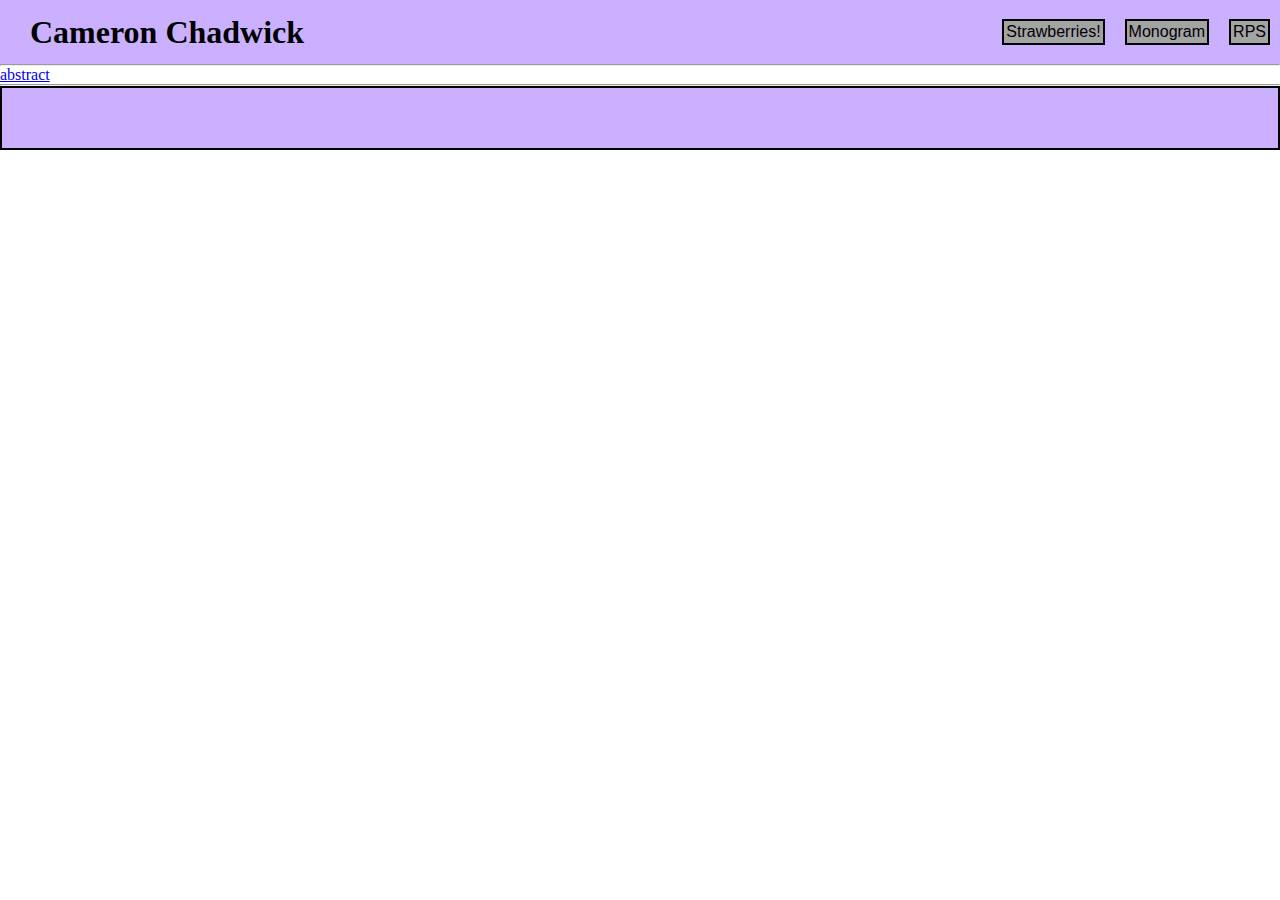
==== index.html @ bceb402a "Website clone started" ====
<!DOCTYPE html>
<html lang="en">
<head>
    <meta charset="UTF-8">
    <meta name="viewport" content="width=device-width, initial-scale=1.0">
    <link rel="stylesheet" href="style.css">
    <link rel="stylesheet" href="https://cdnjs.cloudflare.com/ajax/libs/font-awesome/6.4.2/css/all.min.css" integrity="sha512-z3gLpd7yknf1YoNbCzqRKc4qyor8gaKU1qmn+CShxbuBusANI9QpRohGBreCFkKxLhei6S9CQXFEbbKuqLg0DA==" crossorigin="anonymous" referrerpolicy="no-referrer" />
    <title>Home</title>
</head>
<body>
    <header class="header">
        <div class="logo">
            <a href="index.html" class="home-link"><i class="fa-solid fa-house fa-lg"></i></a>
            <h1 class="title">
            Cameron Chadwick
            </h1>
        </div>
        <div class="header-nav">
            <a href=".\html\strawberry.html" class="nav-items">Strawberries!</a>
            <a href=".\html\monogram.html" class="nav-items">Monogram</a>
            <a href=".\html\rps.html" class="nav-items">RPS</a>
        </div>
    </header>
    <hr class="header-line">
    <main>
        <a href=".\html\abstract.html">abstract</a>
    </main>
    <hr class="footer-line">
    <footer class="footer">
        
    </footer>
    
</body>
</html>
---- style.css ----
* {
    padding: 0;
    margin: 0;
    box-sizing: border-box;
}

.header {
    display: flex;
    justify-content: space-between;
    height: 4rem;
    align-items: center;
    background-color: #cab0ff;
}

.logo {
    display: flex;
    align-items: center;
    justify-content: space-around;
    margin-left: 20px;
}

.home-link {
    color: black;
}

.title {
    margin-left: 10px;
}

.header-nav {
    display: flex;
    align-items: center;
    justify-content: flex-end;
}

.nav-items {
    margin: 0 10px;
    text-decoration: none;
    font-family: Impact, Haettenschweiler, 'Arial Narrow Bold', sans-serif;
    color: black;
    padding: 2px;
    border: 2px solid black;
    background-color: #a3a3a3;
}

.lorem {
    width: 50%;
    margin: 5px 10px;
}

.lorem-h1 {
    margin: 5px 10px;
}

.footer-line {
    align-items: flex-end;
}

.footer {
    display: flex;
    justify-content: space-between;
    height: 4rem;
    align-items: center;
    border: 2px solid black;
    background-color: #cab0ff;
}
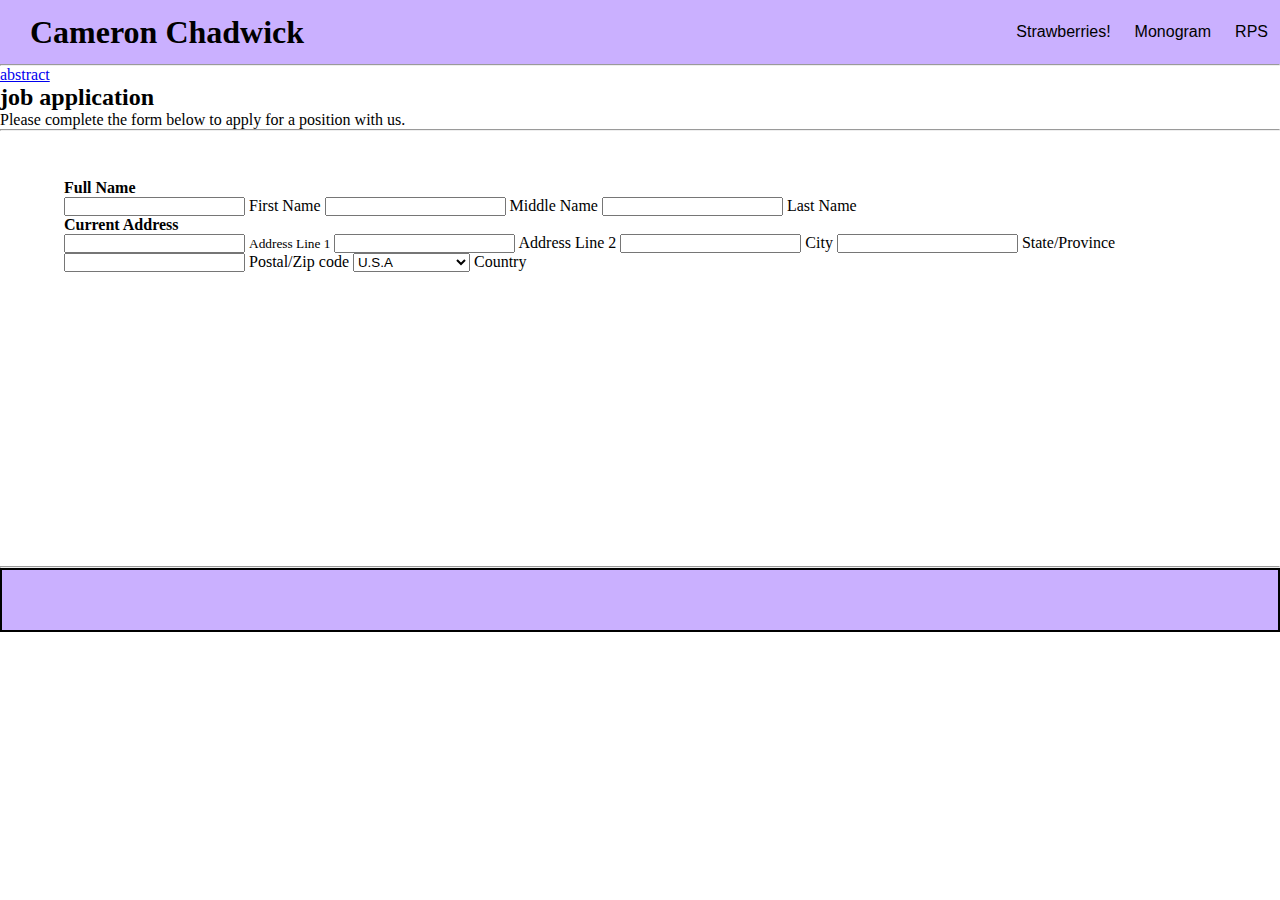
==== commit c141e22c: "." ====
--- a/index.html
+++ b/index.html
@@ -24,6 +24,42 @@
     <hr class="header-line">
     <main>
         <a href=".\html\abstract.html">abstract</a>
+        <h2>job application</h2>
+        <p>Please complete the form below to apply for a position with us.</p>
+        <hr>
+        <form class="form-assignment">
+            <div class="name">
+                <h4>Full Name</h4>
+                <input type="text" class="first-name" id="first-name">
+                <label for="first-name">First Name</label>
+                <input type="text" class="middle-name" id="middle-name">
+                <label for="middle-name">Middle Name</label>
+                <input type="text" class="last-name" id="last-name">
+                <label for="last-name">Last Name</label>
+            </div>
+            <div class="address">
+                <h4>Current Address</h4>
+                <input type="text" class="address" id="address-1">
+                <small for="address-1">Address Line 1</small>
+                <input type="text" class="address" id="address-2">
+                <label for="address-2">Address Line 2</label>
+                <input type="text" class="city" id="city">
+                <label for="city">City</label>
+                <input type="text" class="state" id="state">
+                <label for="state">State/Province</label>
+                <input type="text" class="zip" id="zip">
+                <label for="zip">Postal/Zip code</label>
+                <select name="country" id="country">
+                    
+                    <option value="usa">U.S.A</option>
+                    <option value="canada">Canada</option>
+                    <option value="uk">United Kingdom</option>
+                    <option value="spain">Spain</option>
+                    <option value="france">France</option>
+                </select>
+                <label for="country">Country</label>
+            </div>
+        </form>
     </main>
     <hr class="footer-line">
     <footer class="footer">
--- a/style.css
+++ b/style.css
@@ -39,17 +39,15 @@
     font-family: Impact, Haettenschweiler, 'Arial Narrow Bold', sans-serif;
     color: black;
     padding: 2px;
-    border: 2px solid black;
-    background-color: #a3a3a3;
 }
 
-.lorem {
-    width: 50%;
-    margin: 5px 10px;
+main {
+    height: 500px;
 }
 
-.lorem-h1 {
-    margin: 5px 10px;
+form {
+    width: 90%;
+    margin: 3em auto;
 }
 
 .footer-line {
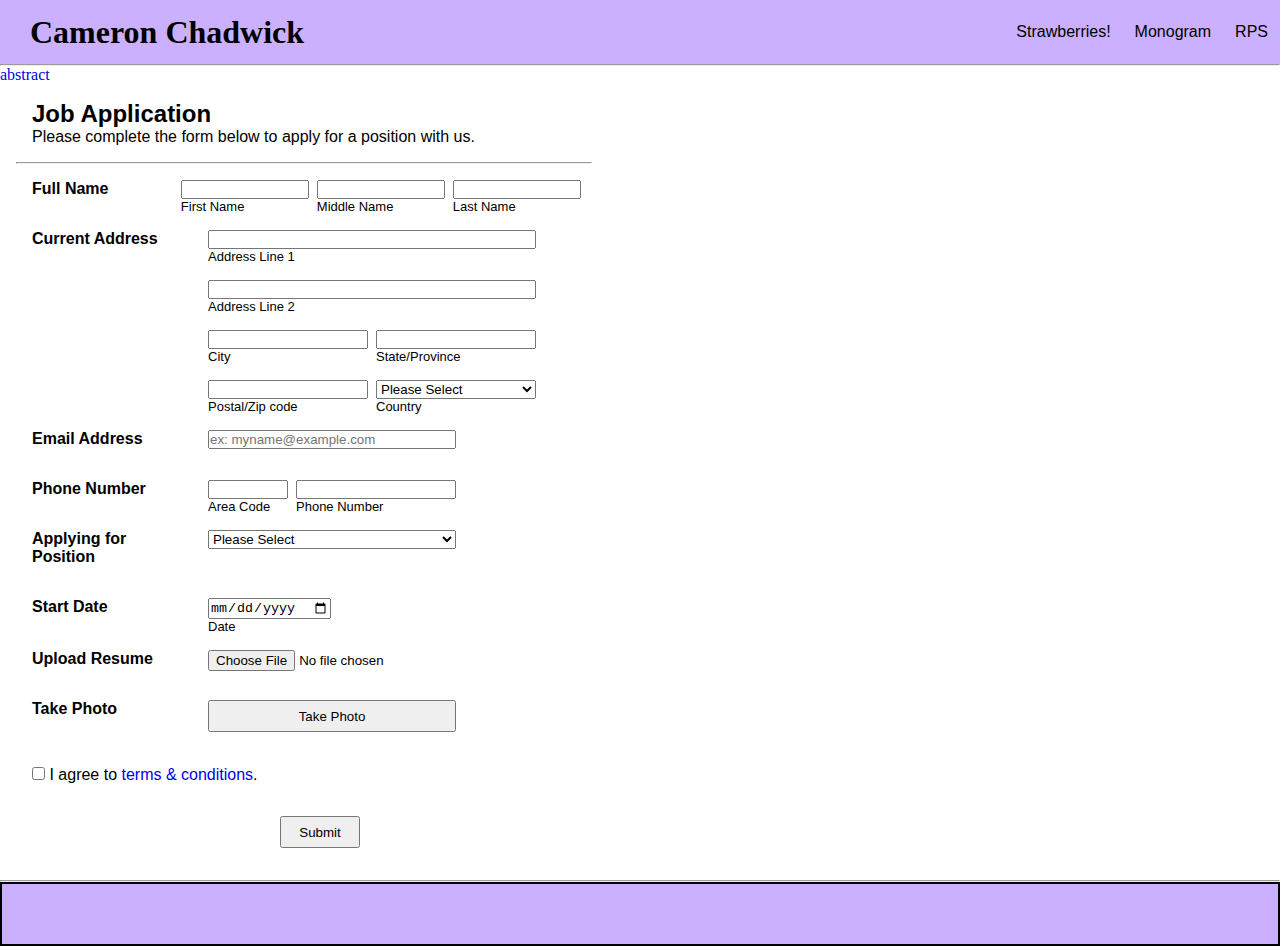
==== commit 1438e952: "form complete" ====
--- a/index.html
+++ b/index.html
@@ -24,40 +24,112 @@
     <hr class="header-line">
     <main>
         <a href=".\html\abstract.html">abstract</a>
-        <h2>job application</h2>
-        <p>Please complete the form below to apply for a position with us.</p>
+        <div class="form-heading">
+            <h2 class="form-title">job application</h2>
+            <p class="form-desc">Please complete the form below to apply for a position with us.</p>
+        </div>
         <hr>
         <form class="form-assignment">
-            <div class="name">
-                <h4>Full Name</h4>
-                <input type="text" class="first-name" id="first-name">
-                <label for="first-name">First Name</label>
-                <input type="text" class="middle-name" id="middle-name">
-                <label for="middle-name">Middle Name</label>
-                <input type="text" class="last-name" id="last-name">
-                <label for="last-name">Last Name</label>
+            <div class="group">
+                <label for="full-name" class="big-label">Full Name</label>
+                <div class="mini-group">
+                    <input type="text" class="name-input" id="first-name" required>
+                    <label for="first-name" class="label-lower">First Name</label>
+                </div>
+                <div class="mini-group">
+                    <input type="text" class="name-input" id="middle-name">
+                    <label for="middle-name" class="label-lower">Middle Name</label>
+                </div>
+                <div class="mini-group">
+                    <input type="text" class="name-input" id="last-name" required>
+                    <label for="last-name" class="label-lower">Last Name</label>
+                </div>
             </div>
-            <div class="address">
-                <h4>Current Address</h4>
-                <input type="text" class="address" id="address-1">
-                <small for="address-1">Address Line 1</small>
-                <input type="text" class="address" id="address-2">
-                <label for="address-2">Address Line 2</label>
-                <input type="text" class="city" id="city">
-                <label for="city">City</label>
-                <input type="text" class="state" id="state">
-                <label for="state">State/Province</label>
-                <input type="text" class="zip" id="zip">
-                <label for="zip">Postal/Zip code</label>
-                <select name="country" id="country">
-                    
-                    <option value="usa">U.S.A</option>
-                    <option value="canada">Canada</option>
-                    <option value="uk">United Kingdom</option>
-                    <option value="spain">Spain</option>
-                    <option value="france">France</option>
+            <div class="group">
+                <label for="current-address" class="big-label">Current Address</label>
+                <div class="big-cont">
+                    <div class="mini-group">
+                        <input type="text" class="address" id="address-1">
+                        <label for="address-1" class="label-lower">Address Line 1</small>
+                    </div>
+                    <div class="mini-group">
+                        <input type="text" class="address" id="address-2">
+                        <label for="address-2" class="label-lower">Address Line 2</label>
+                    </div>
+                    <div class="mini-cont">
+                        <div class="mini-group">
+                            <input type="text" class="small-box" id="city">
+                            <label for="city" class="label-lower">City</label>
+                        </div>
+                        <div class="mini-group">
+                            <input type="text" class="small-box" id="state">
+                            <label for="state" class="label-lower">State/Province</label>
+                        </div>
+                    </div>
+                    <div class="mini-cont">
+                        <div class="mini-group">
+                            <input type="text" class="small-box" id="zip">
+                            <label for="zip" class="label-lower">Postal/Zip code</label>
+                        </div>
+                        <div class="mini-group">
+                            <select name="country" id="country" class="small-box">
+                                <option value="">Please Select</option>
+                                <option value="usa">U.S.A</option>
+                                <option value="canada">Canada</option>
+                                <option value="uk">United Kingdom</option>
+                                <option value="spain">Spain</option>
+                                <option value="france">France</option>
+                            </select>
+                            <label for="country" class="label-lower">Country</label>
+                        </div>
+                    </div>
+                </div>
+            </div>
+            <div class="group">
+                <label for="email" class="big-label">Email Address</label>
+                <input type="text" class="email" id="email" required placeholder="ex: myname@example.com">
+            </div>
+            <div class="group">
+                <label for="phone-number" class="big-label">Phone Number</label>
+                <div class="mini-group">
+                    <input type="text" class="area" id="area">
+                    <label for="area" class="label-lower">Area Code</label>
+                </div>
+                <div class="mini-group">
+                    <input type="text" class="small-box" id="number">
+                    <label for="number" class="label-lower">Phone Number</label>
+                </div>
+            </div>
+            <div class="group">
+                <label for="position" class="big-label">Applying for Position</label>
+                <select class="position" id="position" required>
+                    <option value="">Please Select</option>
+                    <option value="ui">UI/UX Developer</option>
+                    <option value="front-end">Front-End Developer</option>
+                    <option value="back-end">Back-End Developer</option>
                 </select>
-                <label for="country">Country</label>
+            </div>
+            <div class="group">
+                <label for="start-date" class="big-label">Start Date</label>
+                <div class="mini-group">
+                    <input type="date" class="date" id="date">
+                    <label for="date" class="label-lower">Date</label>
+                </div>
+            </div>
+            <div class="group">
+                <label for="resume" class="big-label">Upload Resume</label>
+                <input type="file" id="resume">
+            </div>
+            <div class="group">
+                <label for="photo" class="big-label">Take Photo</label>
+                <input type="button" class="photo" value="Take Photo">
+            </div>
+            <div class="terms">
+                <input type="checkbox" id="terms" required>
+                <label for="terms">I agree to <a href="#">terms & conditions</a>.</label>
+            </div>
+            <div class="submit">
+                <input type="submit" class="submit-btn">
             </div>
         </form>
     </main>
--- a/style.css
+++ b/style.css
@@ -10,6 +10,10 @@
     height: 4rem;
     align-items: center;
     background-color: #cab0ff;
+}
+
+a {
+    text-decoration: none;
 }
 
 .logo {
@@ -42,12 +46,121 @@
 }
 
 main {
-    height: 500px;
+    /* height: 500px; */
+    display: flex;
+    flex-direction: column;
+    justify-content: left;
 }
 
-form {
-    width: 90%;
-    margin: 3em auto;
+.form-heading {
+    margin-left: 2rem;
+}
+
+.form-title {
+    text-transform: capitalize;
+    font-weight: bolder;
+    font-size: x-large;
+    margin-top: 1rem;
+    font-family: 'Trebuchet MS', 'Lucida Sans Unicode', 'Lucida Grande', 'Lucida Sans', Arial, sans-serif;
+}
+
+.form-desc {
+    font-family: 'Trebuchet MS', 'Lucida Sans Unicode', 'Lucida Grande', 'Lucida Sans', Arial, sans-serif;
+    font-size: medium;
+    margin-bottom: 1rem;
+}
+
+main hr {
+    width: 45%;
+    margin-bottom: 1rem;
+    margin-left: 1rem;
+}
+
+.form-assignment {
+    width: 43.5%;
+    margin-left: 2rem;
+    display: flex;
+    flex-direction: column;
+    font-family: 'Trebuchet MS', 'Lucida Sans Unicode', 'Lucida Grande', 'Lucida Sans', Arial, sans-serif;
+}
+
+.big-label {
+    width: 8em;
+    font-weight: bold;
+    margin-right: 3rem;
+    margin-bottom: 2rem;
+}
+
+.group {
+    display: flex;
+    flex-direction: row;
+}
+
+.big-cont {
+    display: flex;
+    flex-direction: column;
+}
+
+.mini-cont {
+    display: flex;
+}
+
+.address {
+    width: 20.5rem;
+}
+
+.small-box {
+    width: 10rem;
+}
+
+.email {
+    width: 15.5rem;
+    height: 1.4em;
+}
+
+.area {
+    width: 5rem;
+}
+
+.position {
+    width: 15.5rem;
+    height: 1.4em;
+}
+
+.photo {
+    width: 15.5rem;
+    height: 2rem;
+}
+
+.mini-group {
+    display: flex;
+    flex-direction: column;
+    margin-right: .5rem;
+    margin-bottom: 1rem;
+}
+
+.name-input {
+    width: 8rem;
+}
+
+.label-lower {
+    font-size: small;
+}
+
+.terms {
+    margin-top: 1rem ;
+}
+
+.submit {
+    display: flex;
+    justify-content: center;
+    width: 36rem;
+    margin: 2rem 0;
+}
+
+.submit-btn {
+    width: 5rem;
+    height: 2rem;
 }
 
 .footer-line {
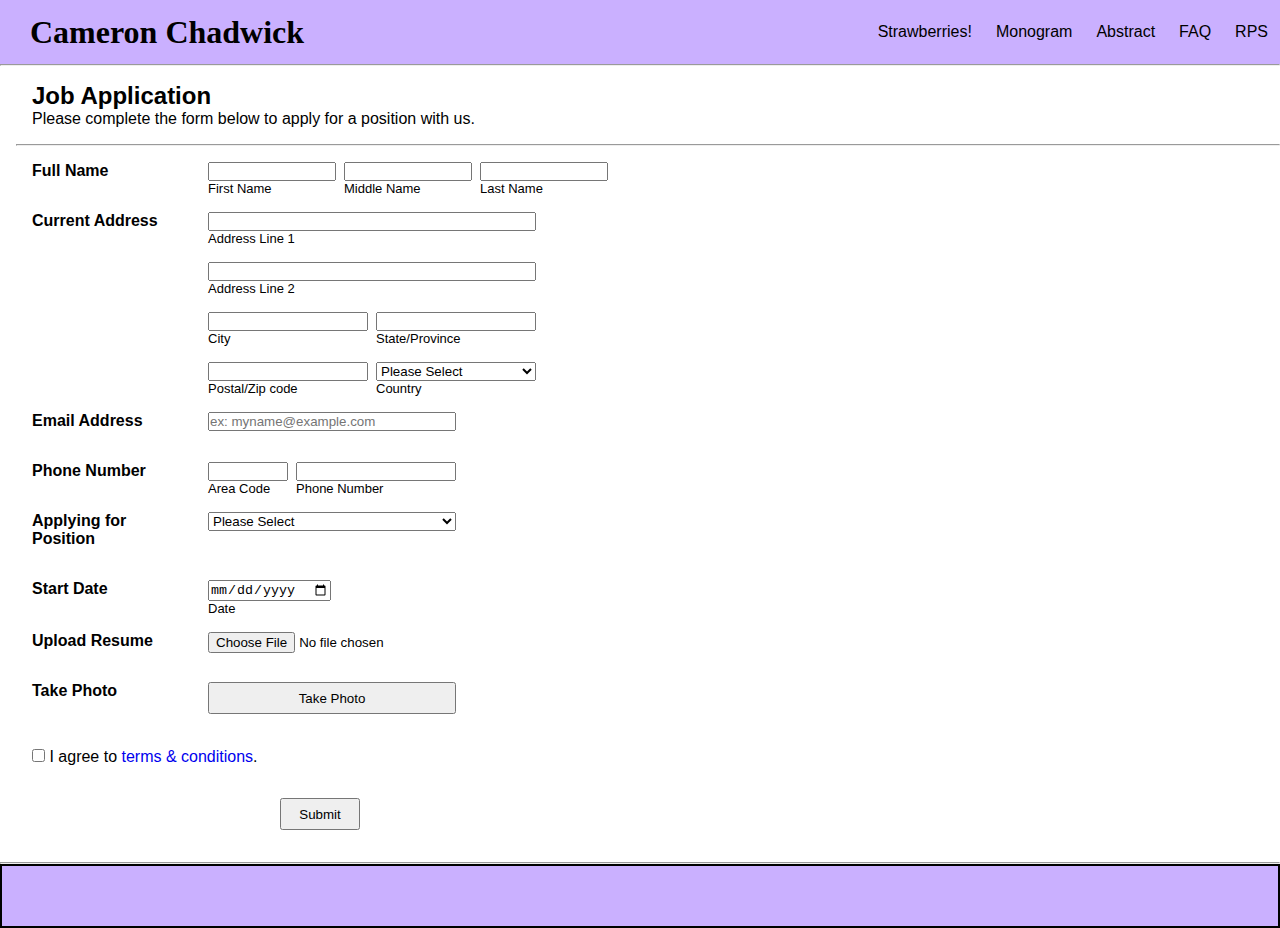
==== commit 995c69b8: "hamburger header complete" ====
--- a/index.html
+++ b/index.html
@@ -3,6 +3,7 @@
 <head>
     <meta charset="UTF-8">
     <meta name="viewport" content="width=device-width, initial-scale=1.0">
+    <link rel="stylesheet" href="..\css\header.css">
     <link rel="stylesheet" href="style.css">
     <link rel="stylesheet" href="https://cdnjs.cloudflare.com/ajax/libs/font-awesome/6.4.2/css/all.min.css" integrity="sha512-z3gLpd7yknf1YoNbCzqRKc4qyor8gaKU1qmn+CShxbuBusANI9QpRohGBreCFkKxLhei6S9CQXFEbbKuqLg0DA==" crossorigin="anonymous" referrerpolicy="no-referrer" />
     <title>Home</title>
@@ -18,12 +19,35 @@
         <div class="header-nav">
             <a href=".\html\strawberry.html" class="nav-items">Strawberries!</a>
             <a href=".\html\monogram.html" class="nav-items">Monogram</a>
+            <a href=".\html\abstract.html" class="nav-items">Abstract</a>
+            <a href=".\html\faq.html" class="nav-items">FAQ</a>
             <a href=".\html\rps.html" class="nav-items">RPS</a>
+        </div>
+        <div class="header-drop">
+            <nav class="links">
+                <a href=".\html\strawberry.html" class="link">Strawberry</a>
+                <hr class="nav-split">
+                <a href=".\html\monogram.html" class="link">Monogram</a>
+                <hr class="nav-split">
+                <a href=".\html\abstract.html" class="link">Abstract</a>
+                <hr class="nav-split">
+                <a href=".\html\faq.html" class="link">FAQ</a>
+                <hr class="nav-split">
+                <a href=".\html\rps.html" class="link">RPS</a>
+                <hr class="nav-bottom">
+            </nav>
+            <div class="btns">
+                <div class="close-btn">
+                    <i class="fa-sharp fa-solid fa-xmark"></i>
+                </div>
+                <div class="open-btn">
+                    <i class="fa-solid fa-bars-staggered"></i>
+                </div>
+            </div>
         </div>
     </header>
     <hr class="header-line">
     <main>
-        <a href=".\html\abstract.html">abstract</a>
         <div class="form-heading">
             <h2 class="form-title">job application</h2>
             <p class="form-desc">Please complete the form below to apply for a position with us.</p>
@@ -137,6 +161,6 @@
     <footer class="footer">
         
     </footer>
-    
+    <script src="./js/header.js"></script>
 </body>
 </html>--- a/style.css
+++ b/style.css
@@ -4,45 +4,8 @@
     box-sizing: border-box;
 }
 
-.header {
-    display: flex;
-    justify-content: space-between;
-    height: 4rem;
-    align-items: center;
-    background-color: #cab0ff;
-}
-
 a {
     text-decoration: none;
-}
-
-.logo {
-    display: flex;
-    align-items: center;
-    justify-content: space-around;
-    margin-left: 20px;
-}
-
-.home-link {
-    color: black;
-}
-
-.title {
-    margin-left: 10px;
-}
-
-.header-nav {
-    display: flex;
-    align-items: center;
-    justify-content: flex-end;
-}
-
-.nav-items {
-    margin: 0 10px;
-    text-decoration: none;
-    font-family: Impact, Haettenschweiler, 'Arial Narrow Bold', sans-serif;
-    color: black;
-    padding: 2px;
 }
 
 main {
@@ -71,13 +34,11 @@
 }
 
 main hr {
-    width: 45%;
     margin-bottom: 1rem;
     margin-left: 1rem;
 }
 
 .form-assignment {
-    width: 43.5%;
     margin-left: 2rem;
     display: flex;
     flex-direction: column;
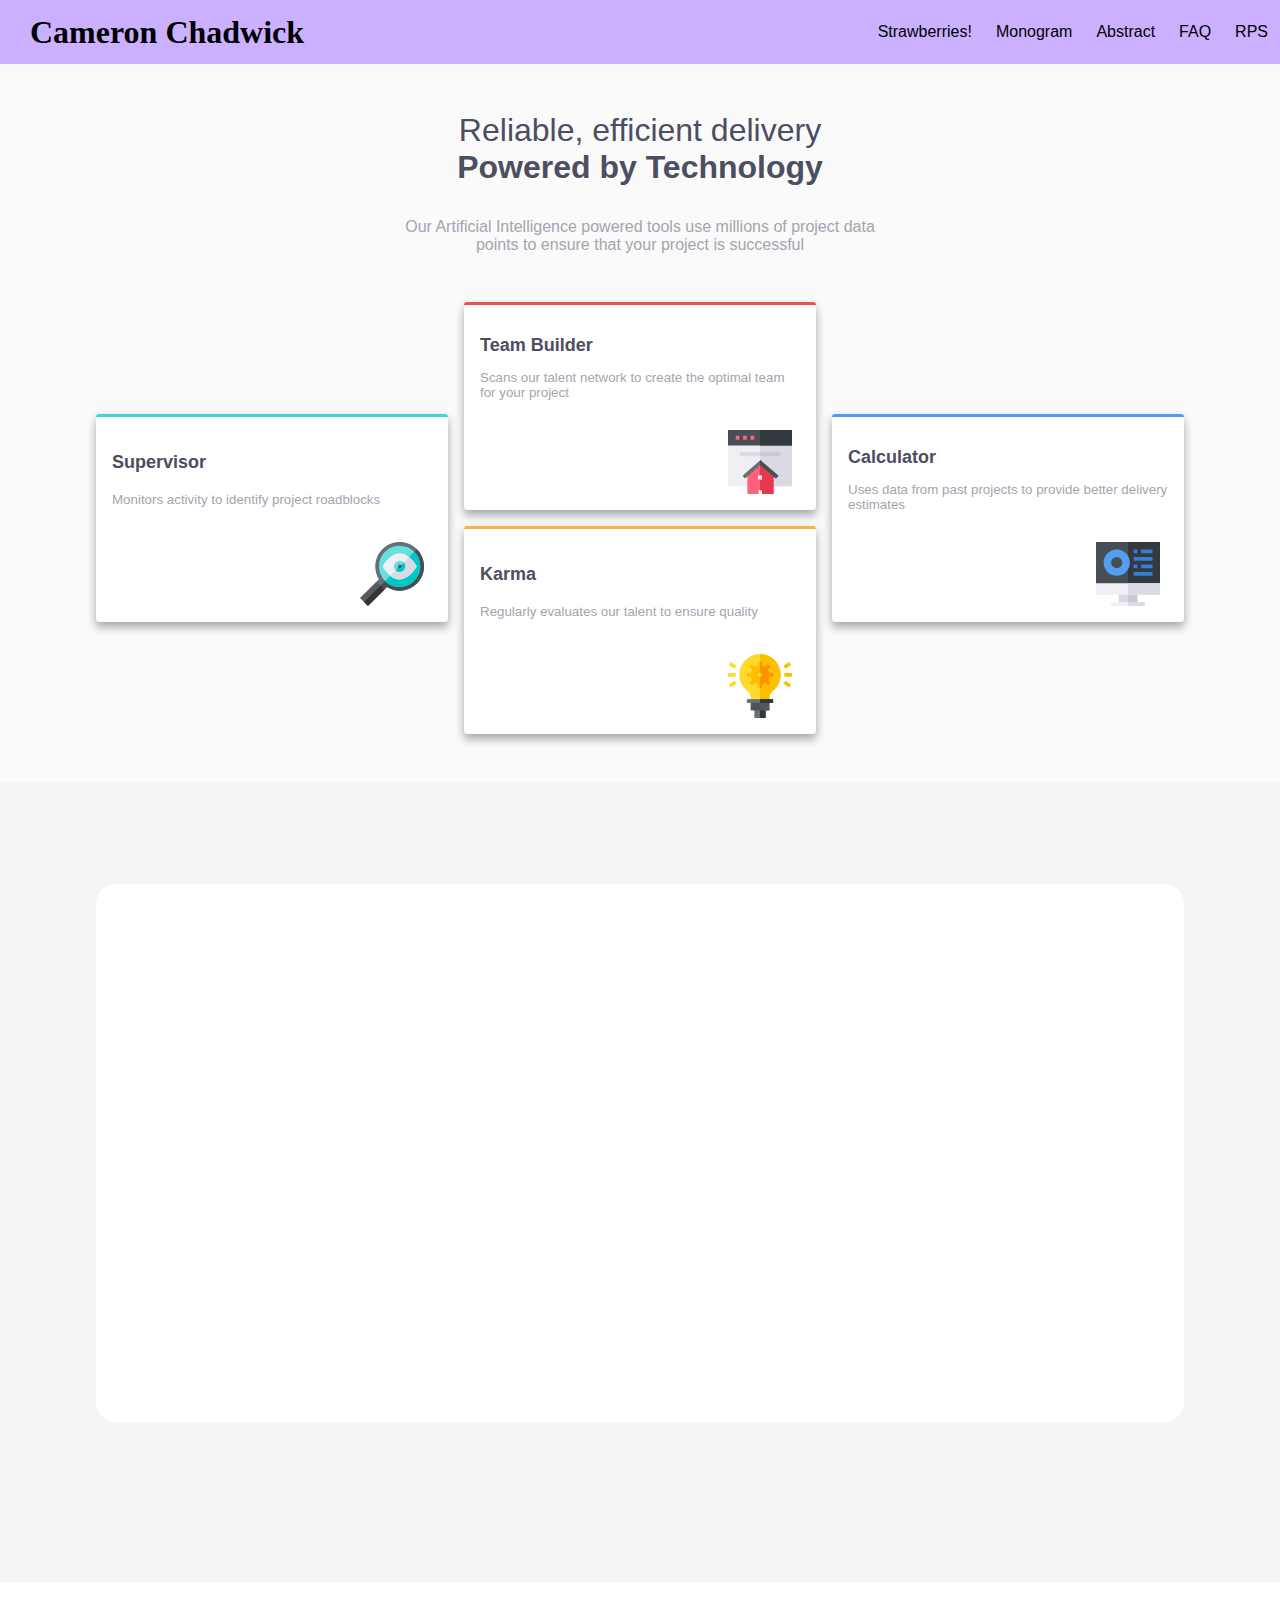
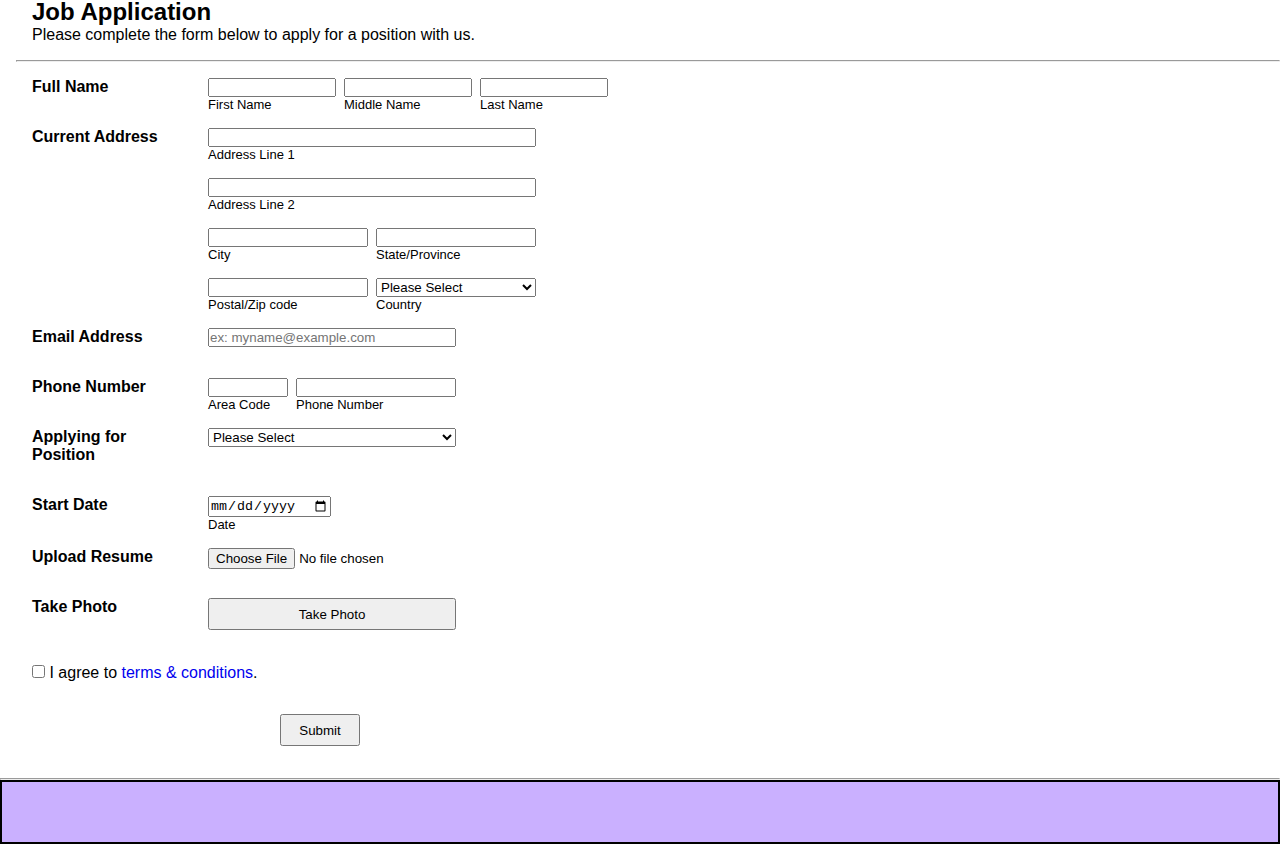
==== commit 5aaa48e2: "four-card complete" ====
--- a/index.html
+++ b/index.html
@@ -3,7 +3,7 @@
 <head>
     <meta charset="UTF-8">
     <meta name="viewport" content="width=device-width, initial-scale=1.0">
-    <link rel="stylesheet" href="..\css\header.css">
+    <link rel="stylesheet" href="css/header.css">
     <link rel="stylesheet" href="style.css">
     <link rel="stylesheet" href="https://cdnjs.cloudflare.com/ajax/libs/font-awesome/6.4.2/css/all.min.css" integrity="sha512-z3gLpd7yknf1YoNbCzqRKc4qyor8gaKU1qmn+CShxbuBusANI9QpRohGBreCFkKxLhei6S9CQXFEbbKuqLg0DA==" crossorigin="anonymous" referrerpolicy="no-referrer" />
     <title>Home</title>
@@ -46,8 +46,63 @@
             </div>
         </div>
     </header>
-    <hr class="header-line">
     <main>
+        <div class="four-card">
+            <div class="four-card-header">
+                <h1 class="four-head-top">Reliable, efficient delivery</h1>
+                <h1 class="four-head-bottom">Powered by Technology</h1>
+                <p class="four-head-text">Our Artificial Intelligence powered tools use millions 
+                    of project data points to ensure that your project is successful</p>
+            </div>
+            <div class="card-wrapper">
+                <div class="card card-1">
+                    <div class="card-text-wrapper">
+                        <h3 class="card-head">Supervisor</h3>
+                        <p class="card-text">Monitors activity to identify project roadblocks</p>
+                    </div>
+                    <div class="card-img">
+                        <img src="img/icon-supervisor.svg" alt="">
+                    </div>
+                </div>
+                <div class="mid-card-wrapper">
+                    <div class="card card-2">
+                        <div class="card-text-wrapper">
+                            <h3 class="card-head">Team Builder</h3>
+                            <p class="card-text">Scans our talent network to create the optimal team for your project</p>
+                        </div>
+                        <div class="card-img">
+                            <img src="img/icon-team-builder.svg" alt="">
+                        </div>
+                    </div>
+                    <div class="card card-3">
+                        <div class="card-text-wrapper">
+                            <h3 class="card-head">Karma</h3>
+                            <p class="card-text">Regularly evaluates our talent to ensure quality</p>
+                        </div>
+                        <div class="card-img">
+                            <img src="img/icon-karma.svg" alt="">
+                        </div>
+                    </div>
+                </div>
+                <div class="card card-4">
+                    <div class="card-text-wrapper">
+                        <h3 class="card-head">Calculator</h3>
+                        <p class="card-text">Uses data from past projects to provide better delivery estimates</p>
+                    </div>
+                    <div class="card-img">
+                        <img src="img/icon-calculator.svg" alt="">
+                    </div>
+                </div>
+            </div>
+        </div>
+
+        <div class="faq">
+            <div class="purple-bg"></div>
+            <div class="faq-div">
+                    
+            </div>
+        </div>
+        
         <div class="form-heading">
             <h2 class="form-title">job application</h2>
             <p class="form-desc">Please complete the form below to apply for a position with us.</p>
@@ -161,6 +216,6 @@
     <footer class="footer">
         
     </footer>
-    <script src="./js/header.js"></script>
+    <script src="js/header.js"></script>
 </body>
 </html>--- a/css/header.css
+++ b/css/header.css
@@ -0,0 +1,125 @@
+.header {
+    display: flex;
+    justify-content: space-between;
+    height: 4rem;
+    align-items: center;
+    background-color: #cab0ff;
+}
+
+a {
+    text-decoration: none;
+}
+
+.logo {
+    display: flex;
+    align-items: center;
+    justify-content: space-around;
+    margin-left: 20px;
+}
+
+.home-link {
+    color: black;
+}
+
+.title {
+    margin-left: 10px;
+}
+
+.header-nav {
+    display: flex;
+    align-items: center;
+    justify-content: flex-end;
+}
+
+.nav-items {
+    margin: 0 10px;
+    text-decoration: none;
+    font-family: Impact, Haettenschweiler, 'Arial Narrow Bold', sans-serif;
+    color: black;
+    padding: 2px;
+}
+
+.nav-items:hover {
+    background-color: gray;
+    color: white;
+    text-shadow: 2px 2px 2px black;
+}
+
+.header-drop {
+    display: none;
+}
+
+@media (max-width: 1020px) { 
+    .header-drop {
+        display: flex;
+        flex-direction: row;
+        margin-right: 1rem;
+    }
+
+    .btns {
+        display: flex;
+    }
+    
+    .open-btn {
+        color: black;
+        font-size: x-large;
+    }
+
+    .open-btn:hover {
+        cursor: pointer;
+    }
+    
+    .close-btn {
+        color: black;
+        font-size: 1.8em;
+        width: 1.5rem;
+        height: 1.5rem;
+    }
+
+    .close-btn:hover {
+        cursor: pointer;
+    }
+    
+    nav {
+        background-color: #cab0ff;
+        width: 100%;
+        display: none;
+        flex-direction: column;
+        justify-content: center;
+        align-items: center;
+        position: absolute;
+        top: 4.1rem;
+        left: 0;
+        z-index: 10;
+    }
+
+    .nav-bottom {
+        width: 100%;
+    }
+    
+    .link {
+        color: black;
+        text-align: center;
+        width: 20rem;
+        font-size: 2rem;
+        margin: .5rem 0;
+        font-family: 'Segoe UI', Tahoma, Geneva, Verdana, sans-serif;
+    }
+
+    .link:hover {
+        background-color: gray;
+        color: white;
+        text-shadow: 2px 2px 2px black;
+    }
+    
+    .nav-split {
+        color: grey;
+        width: 23rem;
+    }
+
+    /* turn off extended nav */
+
+    .header-nav {
+        display: none;
+    }
+}
--- a/style.css
+++ b/style.css
@@ -9,7 +9,6 @@
 }
 
 main {
-    /* height: 500px; */
     display: flex;
     flex-direction: column;
     justify-content: left;
@@ -135,4 +134,159 @@
     align-items: center;
     border: 2px solid black;
     background-color: #cab0ff;
+}
+
+/* faq styling */
+
+.faq {
+    height: 50rem;
+    display: flex;
+    flex-direction: column;
+    justify-content: center;
+    align-items: center;
+    background-color: whitesmoke;
+}
+
+.purple-bg {
+    width: 100%;
+    height: 17rem;
+    background-image: url(../img/faq-image.png);
+    background-position: center;
+    background-repeat: no-repeat;
+    background-size: cover;
+}
+
+.faq-div {
+    position: relative;
+    top: -10rem;
+    width: 85%;
+    height: 35rem;
+    background-color: white;
+    border-radius: 20px;
+}
+
+/* four card styling */
+
+/* poppins font */
+@font-face {
+    font-family: poppins;
+    src: url(https://fonts.googleapis.com/css2?family=Poppins:wght@500&display=swap);
+}
+
+.four-card  {
+    display: flex;
+    flex-direction: column;
+    align-items: center;
+    padding: 3rem 0;
+    font-family: 'Poppins', sans-serif;
+    background-color: #fafafa;
+}
+
+.four-card-header {
+    display: flex;
+    flex-direction: column;
+    align-items: center;
+    text-align: center;
+}
+
+.four-head-top {
+    font-weight: normal;
+    color: #4c4e61;
+}
+
+.four-head-bottom {
+    color: #4c4e61;
+}
+
+.four-head-text {
+    margin: 2rem 0;
+    width: 30rem;
+    color: #a3a5ae;
+}
+
+.card-wrapper {
+    display: flex;
+    align-items: center;
+}
+
+.card {
+    width: 22rem;
+    height: 13rem;
+    background-color: white;
+    border-radius: 3px;
+    margin: 0 .5rem;
+    margin-top: 1rem;
+    box-shadow: 0px 5px 10px #a3a5ae;
+    display: flex;
+    flex-direction: column;
+    justify-content: space-between;
+}
+
+.card-img {
+    display: flex;
+    justify-content: flex-end;
+    align-items: flex-end;
+    margin-right: 1.5rem;
+    margin-bottom: 1rem;
+}
+
+.card-text-wrapper {
+    display: flex;
+    flex-direction: column;
+    justify-content: space-evenly;
+    margin: 1rem 1rem;
+    height: 100%;
+}
+
+.card-head {
+    font-size: large;
+    color: #4c4e61;
+}
+
+.card-text {
+    color: #a3a5ae;
+    font-size: smaller;
+}
+
+.card-1 {
+    border-top: 3px solid #45d3d3;
+}
+
+.card-2 {
+    border-top: 3px solid #ea5353;
+}
+
+.card-3 {
+    border-top: 3px solid #fcaf4a;
+}
+
+.card-4 {
+    border-top: 3px solid #549ef2;
+}
+
+@media (max-width: 1020px) {
+    .four-head-text {
+        width: 80%;
+    }
+    .four-head-top, .four-head-bottom {
+        width: 90%;
+        font-size: x-large;
+    }
+
+    .card {
+        margin-top: 1rem;
+        width: 20rem;
+    }
+
+    .mid-card-wrapper {
+        width: 100%;
+    }
+
+    .card-head {
+        font-size: 25px;
+    }
+
+    .card-wrapper {
+        flex-direction: column;
+    }
 }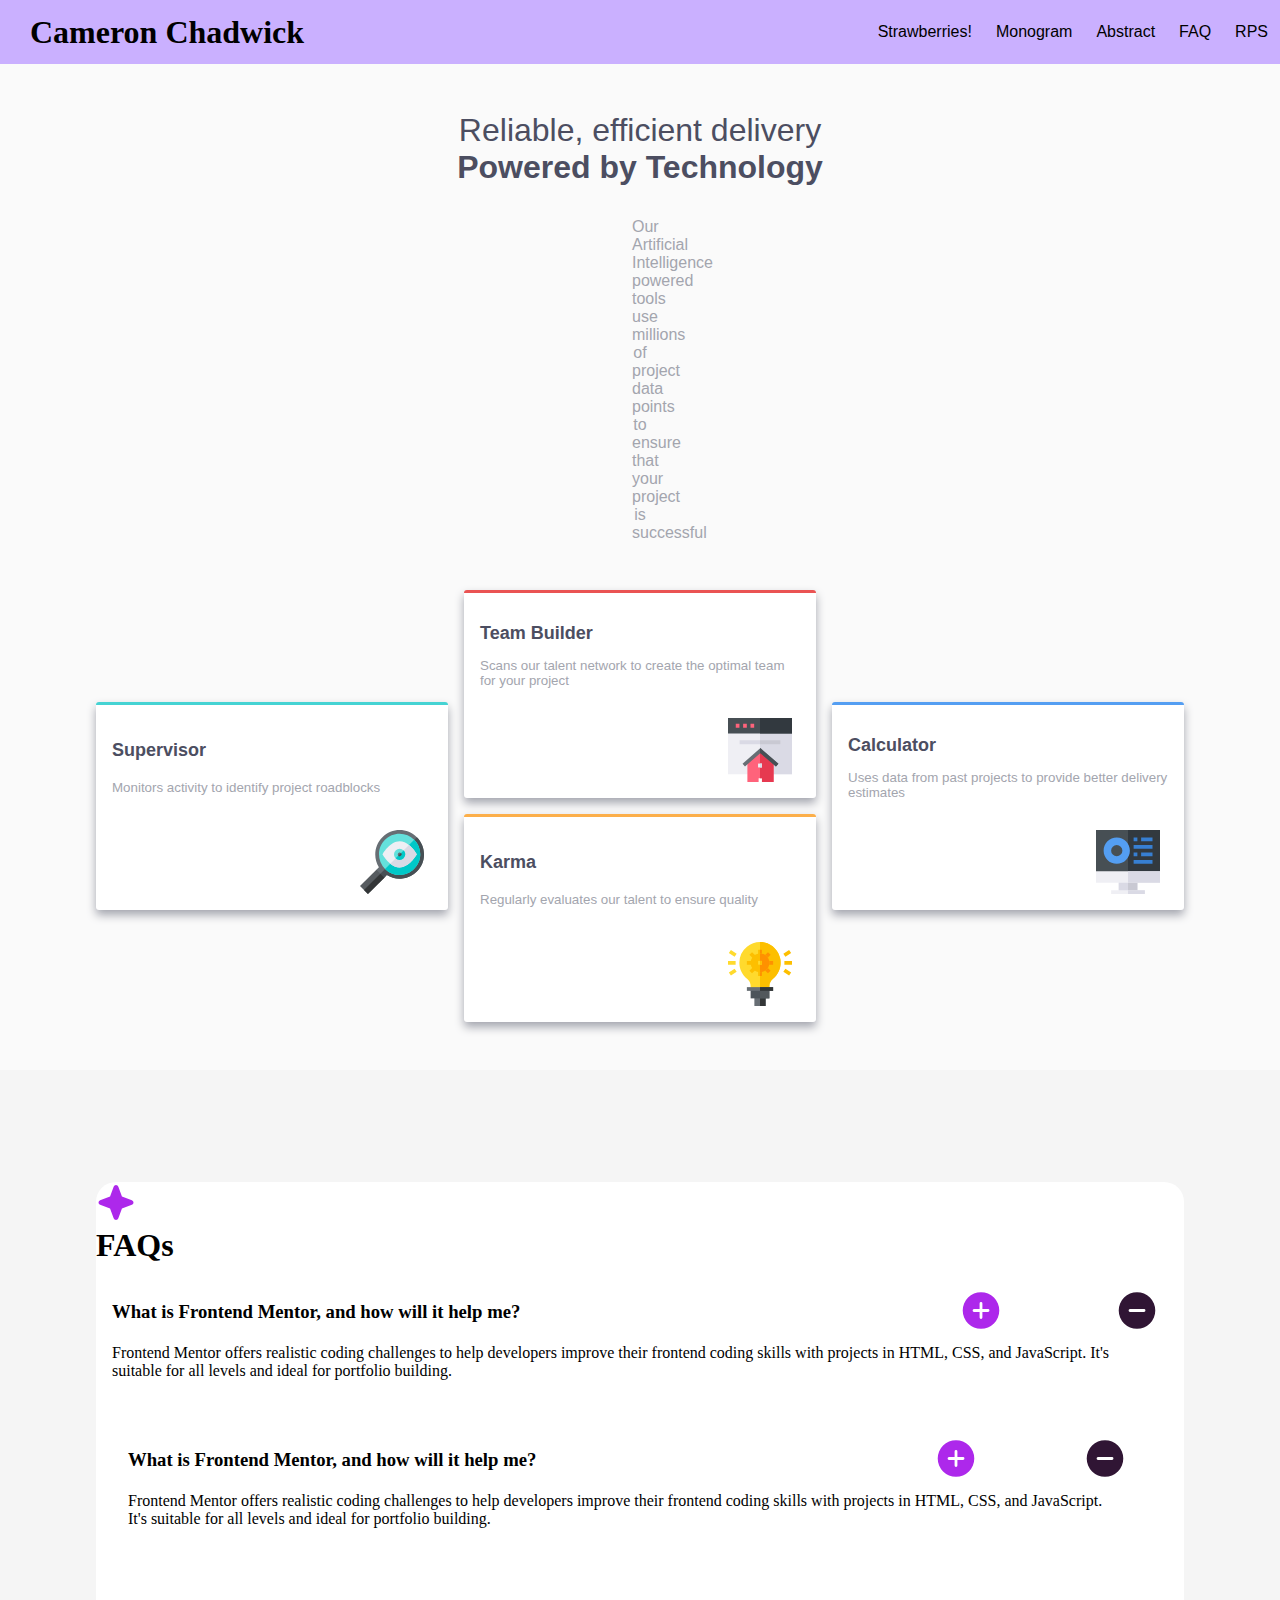
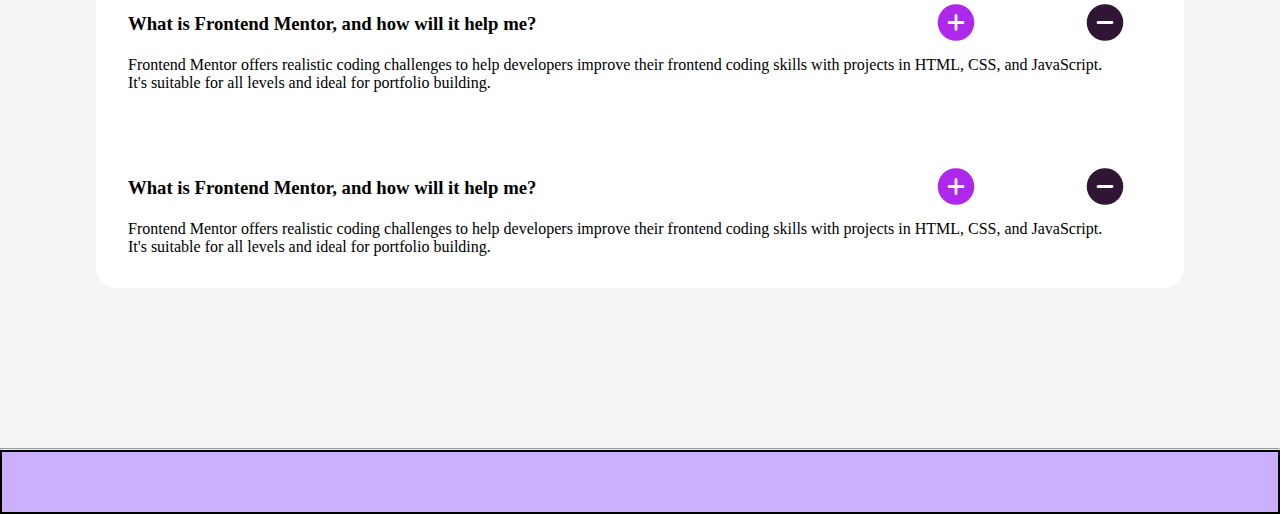
==== commit 0a481d61: "job app form removed" ====
--- a/index.html
+++ b/index.html
@@ -95,15 +95,82 @@
                 </div>
             </div>
         </div>
-
+        <!-- FAQ -->
         <div class="faq">
             <div class="purple-bg"></div>
             <div class="faq-div">
-                    
-            </div>
-        </div>
+                    <div class="faq-head">
+                        <img src="img/icon-star.svg" alt="">
+                        <h1 class="faq-title">FAQs</h1>
+                    </div>
+                    <div class="q-box">
+                        <div class="top-wrapper">
+                            <div class="q-wrapper">
+                                <h3 class="question">What is Frontend Mentor, and how will it help me?</h3>
+                            </div>
+                            <div class="plus-btn"><img class="q-img" src="img/icon-plus.svg" alt=""></div>
+                            <div class="minus-btn"><img class="q-img" src="img/icon-minus.svg" alt=""></div>
+                        </div>
+                        <div class="faq-drop">
+                            <p class="faq-answer">Frontend Mentor offers realistic coding challenges to help developers improve their frontend coding skills 
+                                with projects in HTML, CSS, and JavaScript. It's suitable for all levels and ideal for portfolio building.</p>
+                        </div>
+                    </div>
+                    <div class="q-box">
+                        <div class="q-box">
+                            <div class="top-wrapper">
+                                <div class="q-wrapper">
+                                    <h3 class="question">What is Frontend Mentor, and how will it help me?</h3>
+                                </div>
+                                <div class="plus-btn"><img class="q-img" src="img/icon-plus.svg" alt=""></div>
+                                <div class="minus-btn"><img class="q-img" src="img/icon-minus.svg" alt=""></div>
+                            </div>
+                            <div class="faq-drop">
+                                <p class="faq-answer">Frontend Mentor offers realistic coding challenges to help developers improve their frontend coding skills 
+                                    with projects in HTML, CSS, and JavaScript. It's suitable for all levels and ideal for portfolio building.</p>
+                            </div>
+                        </div>
+                    </div>
+                    <div class="q-box">
+                        <div class="q-box">
+                            <div class="top-wrapper">
+                                <div class="q-wrapper">
+                                    <h3 class="question">What is Frontend Mentor, and how will it help me?</h3>
+                                </div>
+                                <div class="plus-btn"><img class="q-img" src="img/icon-plus.svg" alt=""></div>
+                                <div class="minus-btn"><img class="q-img" src="img/icon-minus.svg" alt=""></div>
+                            </div>
+                            <div class="faq-drop">
+                                <p class="faq-answer">Frontend Mentor offers realistic coding challenges to help developers improve their frontend coding skills 
+                                    with projects in HTML, CSS, and JavaScript. It's suitable for all levels and ideal for portfolio building.</p>
+                            </div>
+                        </div>
+                    </div>
+                    <div class="q-box">
+                        <div class="q-box">
+                            <div class="top-wrapper">
+                                <div class="q-wrapper">
+                                    <h3 class="question">What is Frontend Mentor, and how will it help me?</h3>
+                                </div>
+                                <div class="plus-btn"><img class="q-img" src="img/icon-plus.svg" alt=""></div>
+                                <div class="minus-btn"><img class="q-img" src="img/icon-minus.svg" alt=""></div>
+                            </div>
+                            <div class="faq-drop">
+                                <p class="faq-answer">Frontend Mentor offers realistic coding challenges to help developers improve their frontend coding skills 
+                                    with projects in HTML, CSS, and JavaScript. It's suitable for all levels and ideal for portfolio building.</p>
+                            </div>
+                        </div>
+                    </div>
+            </div>
+        </div>
+        <!-- Form -->
         
-        <div class="form-heading">
+
+
+
+
+        <!-- Job App -->
+        <!-- <div class="form-heading">
             <h2 class="form-title">job application</h2>
             <p class="form-desc">Please complete the form below to apply for a position with us.</p>
         </div>
@@ -210,12 +277,13 @@
             <div class="submit">
                 <input type="submit" class="submit-btn">
             </div>
-        </form>
+        </form> -->
     </main>
     <hr class="footer-line">
     <footer class="footer">
         
     </footer>
+    <script src="js/faq.js"></script>
     <script src="js/header.js"></script>
 </body>
 </html>--- a/style.css
+++ b/style.css
@@ -13,7 +13,7 @@
     flex-direction: column;
     justify-content: left;
 }
-
+/* 
 .form-heading {
     margin-left: 2rem;
 }
@@ -122,6 +122,7 @@
     width: 5rem;
     height: 2rem;
 }
+*/
 
 .footer-line {
     align-items: flex-end;
@@ -136,10 +137,25 @@
     background-color: #cab0ff;
 }
 
+/* Work Sans font */
+@font-face {
+    font-family: Work-Sans-400;
+    src: url(https://fonts.googleapis.com/css2?family=Work+Sans&display=swap);
+}
+
+@font-face {
+    font-family: Work-Sans-600;
+    src: url(https://fonts.googleapis.com/css2?family=Work+Sans:wght@600&display=swap);
+}
+
+@font-face {
+    font-family: Work-Sans-700;
+    src: url(https://fonts.googleapis.com/css2?family=Work+Sans:wght@700&display=swap);
+}
+
 /* faq styling */
 
 .faq {
-    height: 50rem;
     display: flex;
     flex-direction: column;
     justify-content: center;
@@ -150,7 +166,7 @@
 .purple-bg {
     width: 100%;
     height: 17rem;
-    background-image: url(../img/faq-image.png);
+    background-image: url(img/faq-image.png);
     background-position: center;
     background-repeat: no-repeat;
     background-size: cover;
@@ -160,9 +176,30 @@
     position: relative;
     top: -10rem;
     width: 85%;
-    height: 35rem;
     background-color: white;
     border-radius: 20px;
+}
+
+.q-box {
+    display: flex;
+    flex-direction: column;
+    padding: 1rem;
+    padding-right: 2rem;
+}
+
+.top-wrapper {
+    display: flex;
+    justify-content: space-between;
+    align-items: center;
+    height: 4rem;
+}
+
+.q-img {
+    scale: 150%;
+}
+
+.q-wrapper {
+    width: 70%;
 }
 
 /* four card styling */
@@ -200,7 +237,7 @@
 
 .four-head-text {
     margin: 2rem 0;
-    width: 30rem;
+    width: 1rem;
     color: #a3a5ae;
 }
 
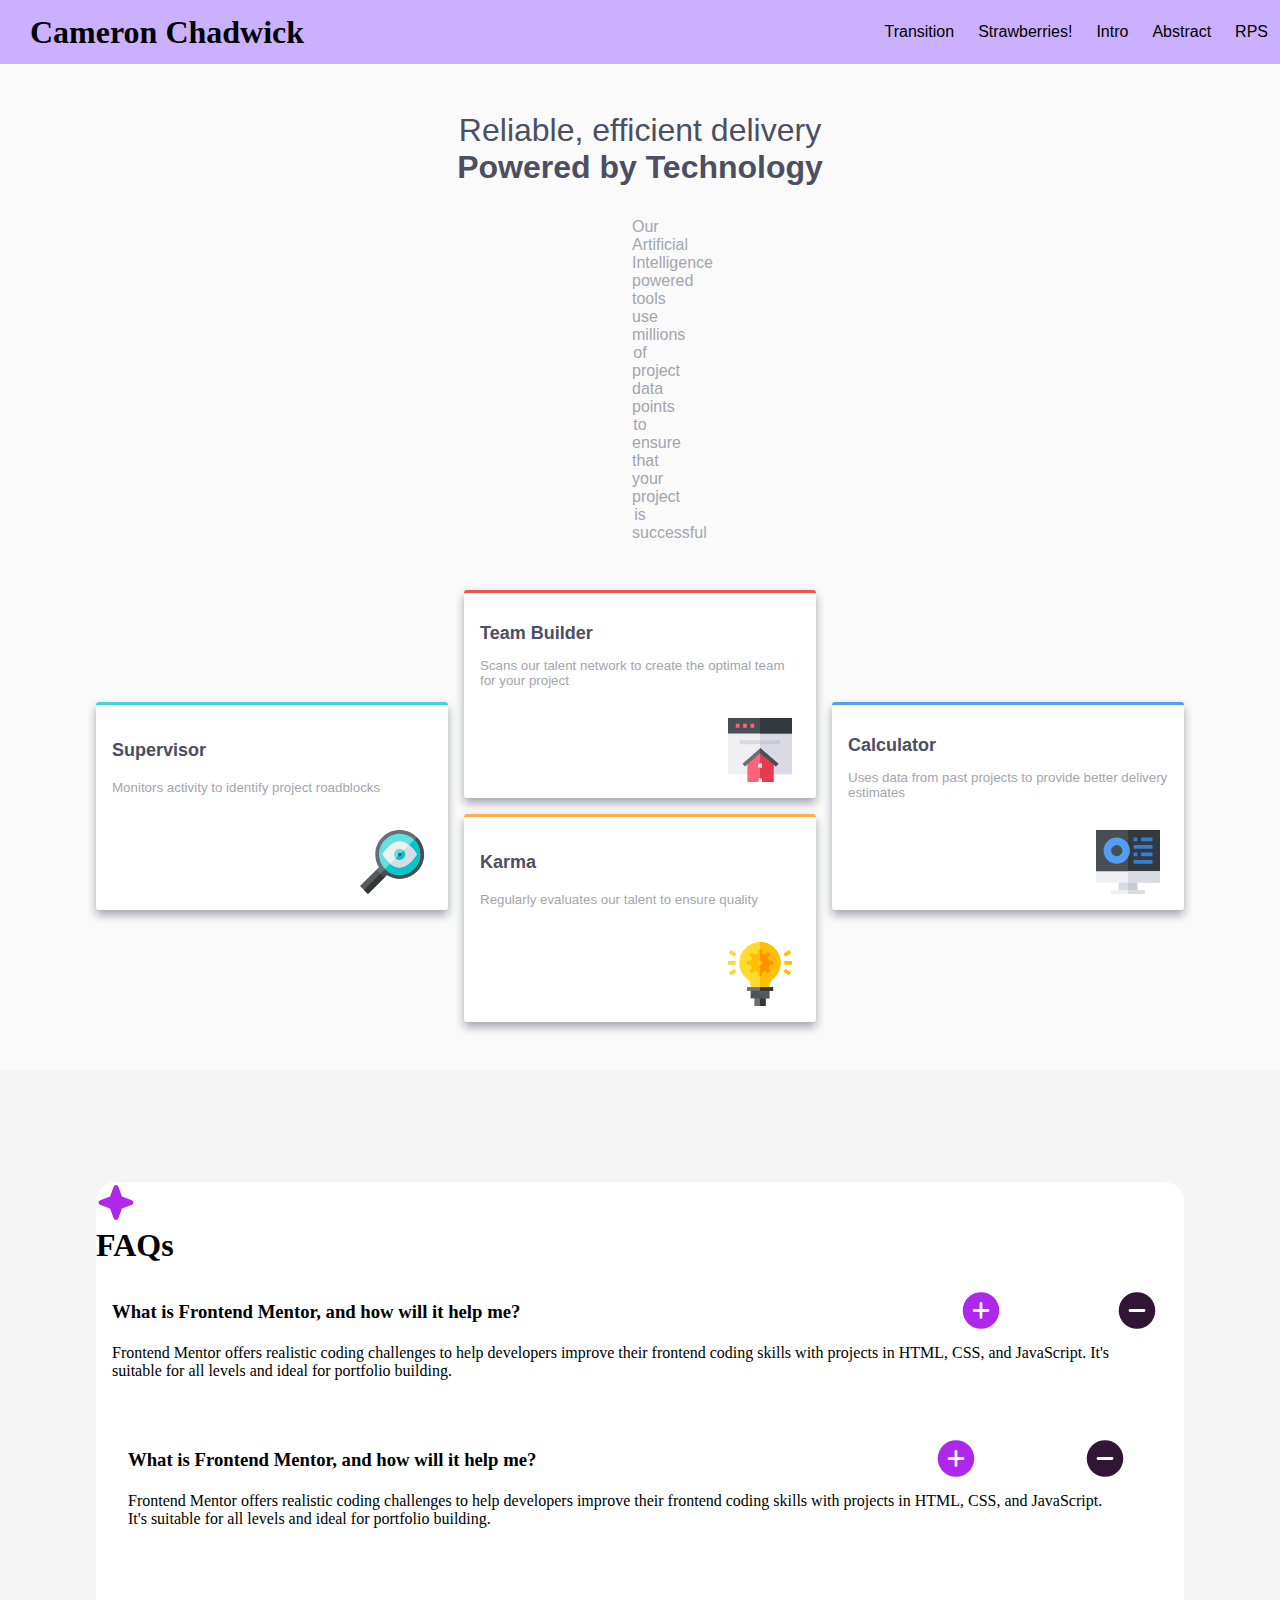
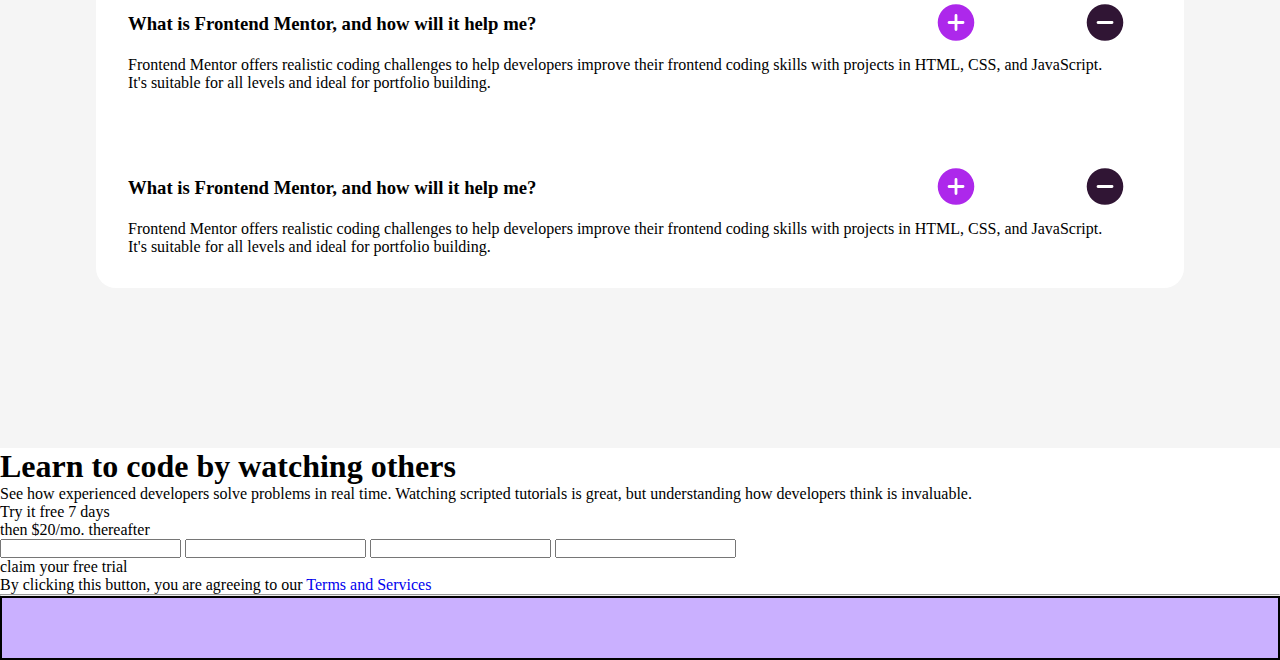
==== commit 9752092f: "imgs added, intro page started" ====
--- a/index.html
+++ b/index.html
@@ -17,21 +17,21 @@
             </h1>
         </div>
         <div class="header-nav">
+            <a href=".\html\demo.html" class="nav-items">Transition</a>
             <a href=".\html\strawberry.html" class="nav-items">Strawberries!</a>
-            <a href=".\html\monogram.html" class="nav-items">Monogram</a>
+            <a href=".\html\intro.html" class="nav-items">Intro</a>
             <a href=".\html\abstract.html" class="nav-items">Abstract</a>
-            <a href=".\html\faq.html" class="nav-items">FAQ</a>
             <a href=".\html\rps.html" class="nav-items">RPS</a>
         </div>
         <div class="header-drop">
             <nav class="links">
                 <a href=".\html\strawberry.html" class="link">Strawberry</a>
                 <hr class="nav-split">
-                <a href=".\html\monogram.html" class="link">Monogram</a>
+                <a href=".\html\intro.html" class="link">Intro</a>
                 <hr class="nav-split">
                 <a href=".\html\abstract.html" class="link">Abstract</a>
                 <hr class="nav-split">
-                <a href=".\html\faq.html" class="link">FAQ</a>
+                <a href=".\html\demo.html" class="link">Transition</a>
                 <hr class="nav-split">
                 <a href=".\html\rps.html" class="link">RPS</a>
                 <hr class="nav-bottom">
@@ -164,7 +164,33 @@
             </div>
         </div>
         <!-- Form -->
-        
+        <div class="sign-up">
+            <div class="sign-lft">
+                <div class="lft-text">
+                    <h1 class="sign-title">Learn to code by watching others</h1>
+                    <p class="sign-txt">
+                        See how experienced developers solve problems in real time.
+                        Watching scripted tutorials is great, but understanding how
+                        developers think is invaluable.
+                    </p>
+                </div>
+            </div>
+            <div class="sign-rt">
+                <div class="trial">
+                        <p class="trial-txt"><p class="trial-bold">Try it free 7 days</p>then $20/mo. thereafter</p>
+                </div>
+                <div class="form">
+                    <div class="inputs">
+                        <input type="text" class="form-input">
+                        <input type="text" class="form-input">
+                        <input type="text" class="form-input">
+                        <input type="text" class="form-input">
+                    </div>
+                    <div class="submit-btn"><p>claim your free trial</p></div>
+                    <p class="terms">By clicking this button, you are agreeing to our <a href="#">Terms and Services</a></p>
+                </div>
+            </div>
+        </div>
 
 
 
